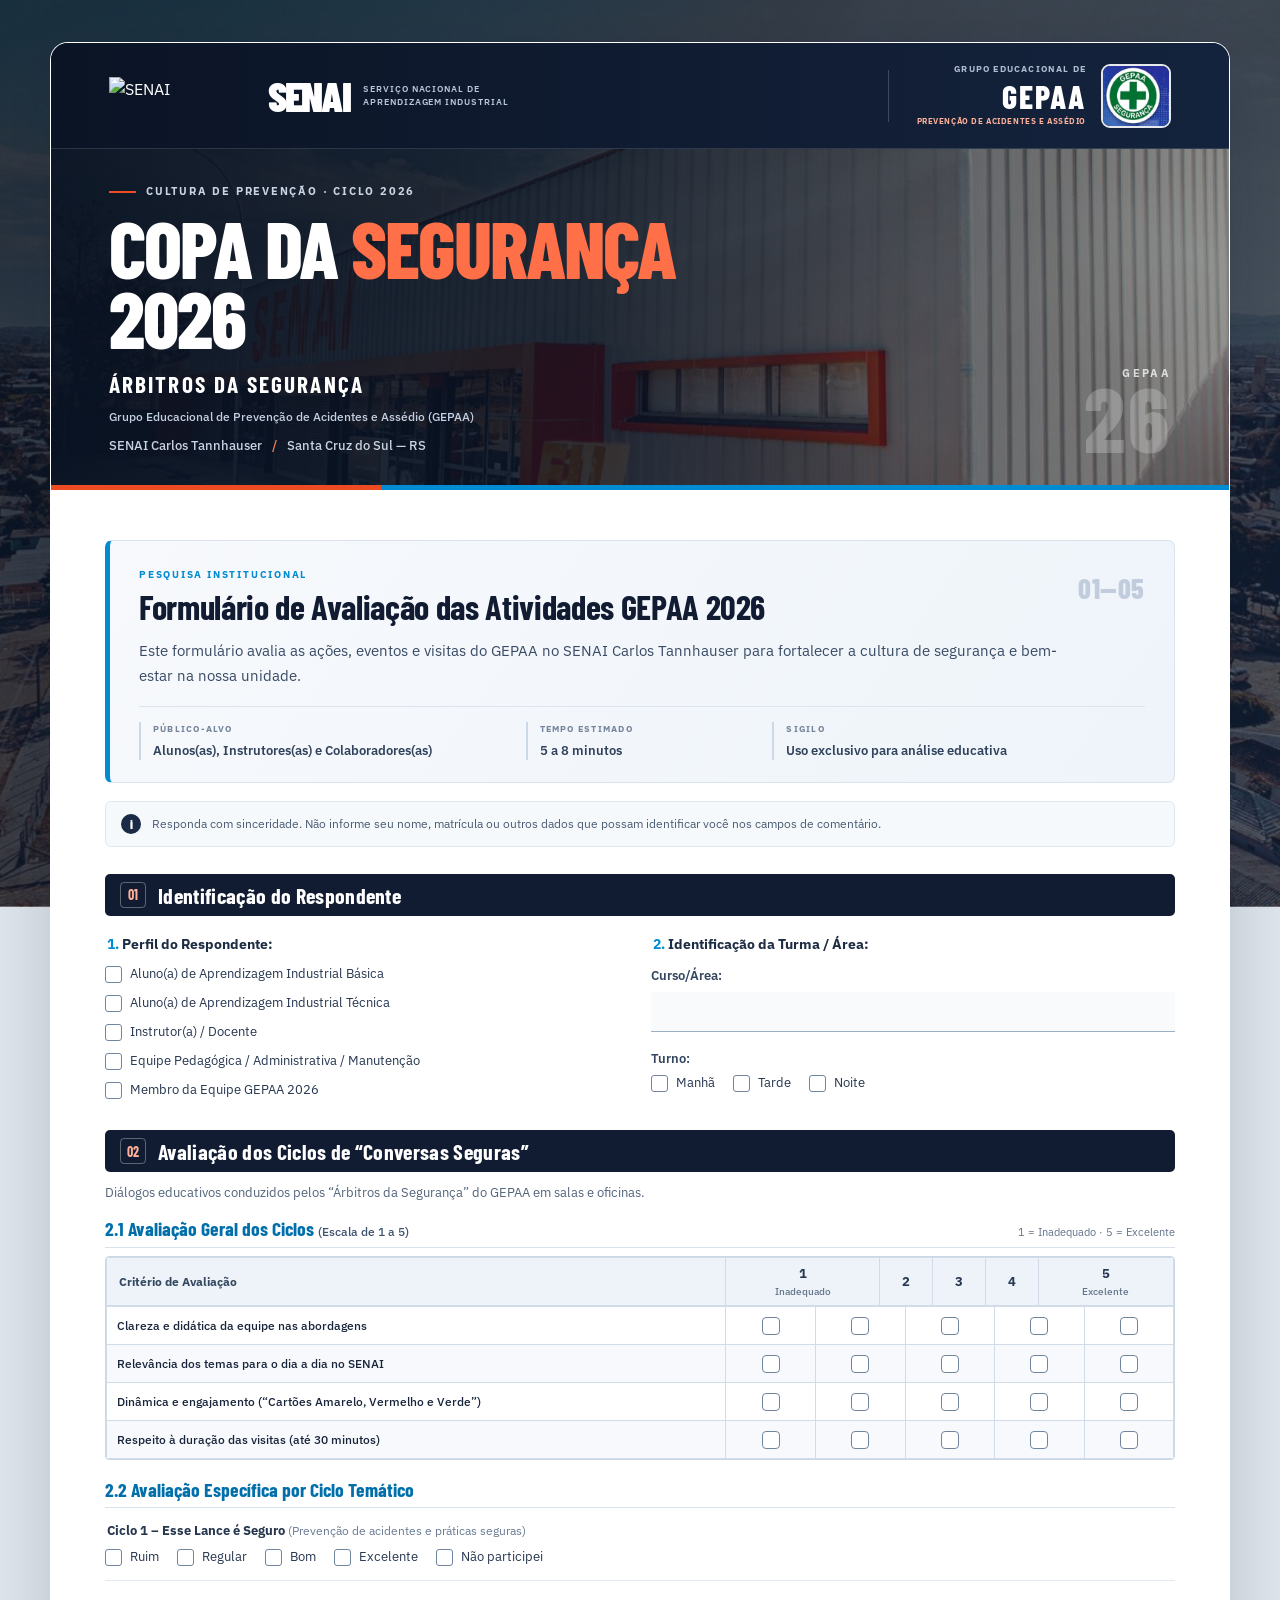
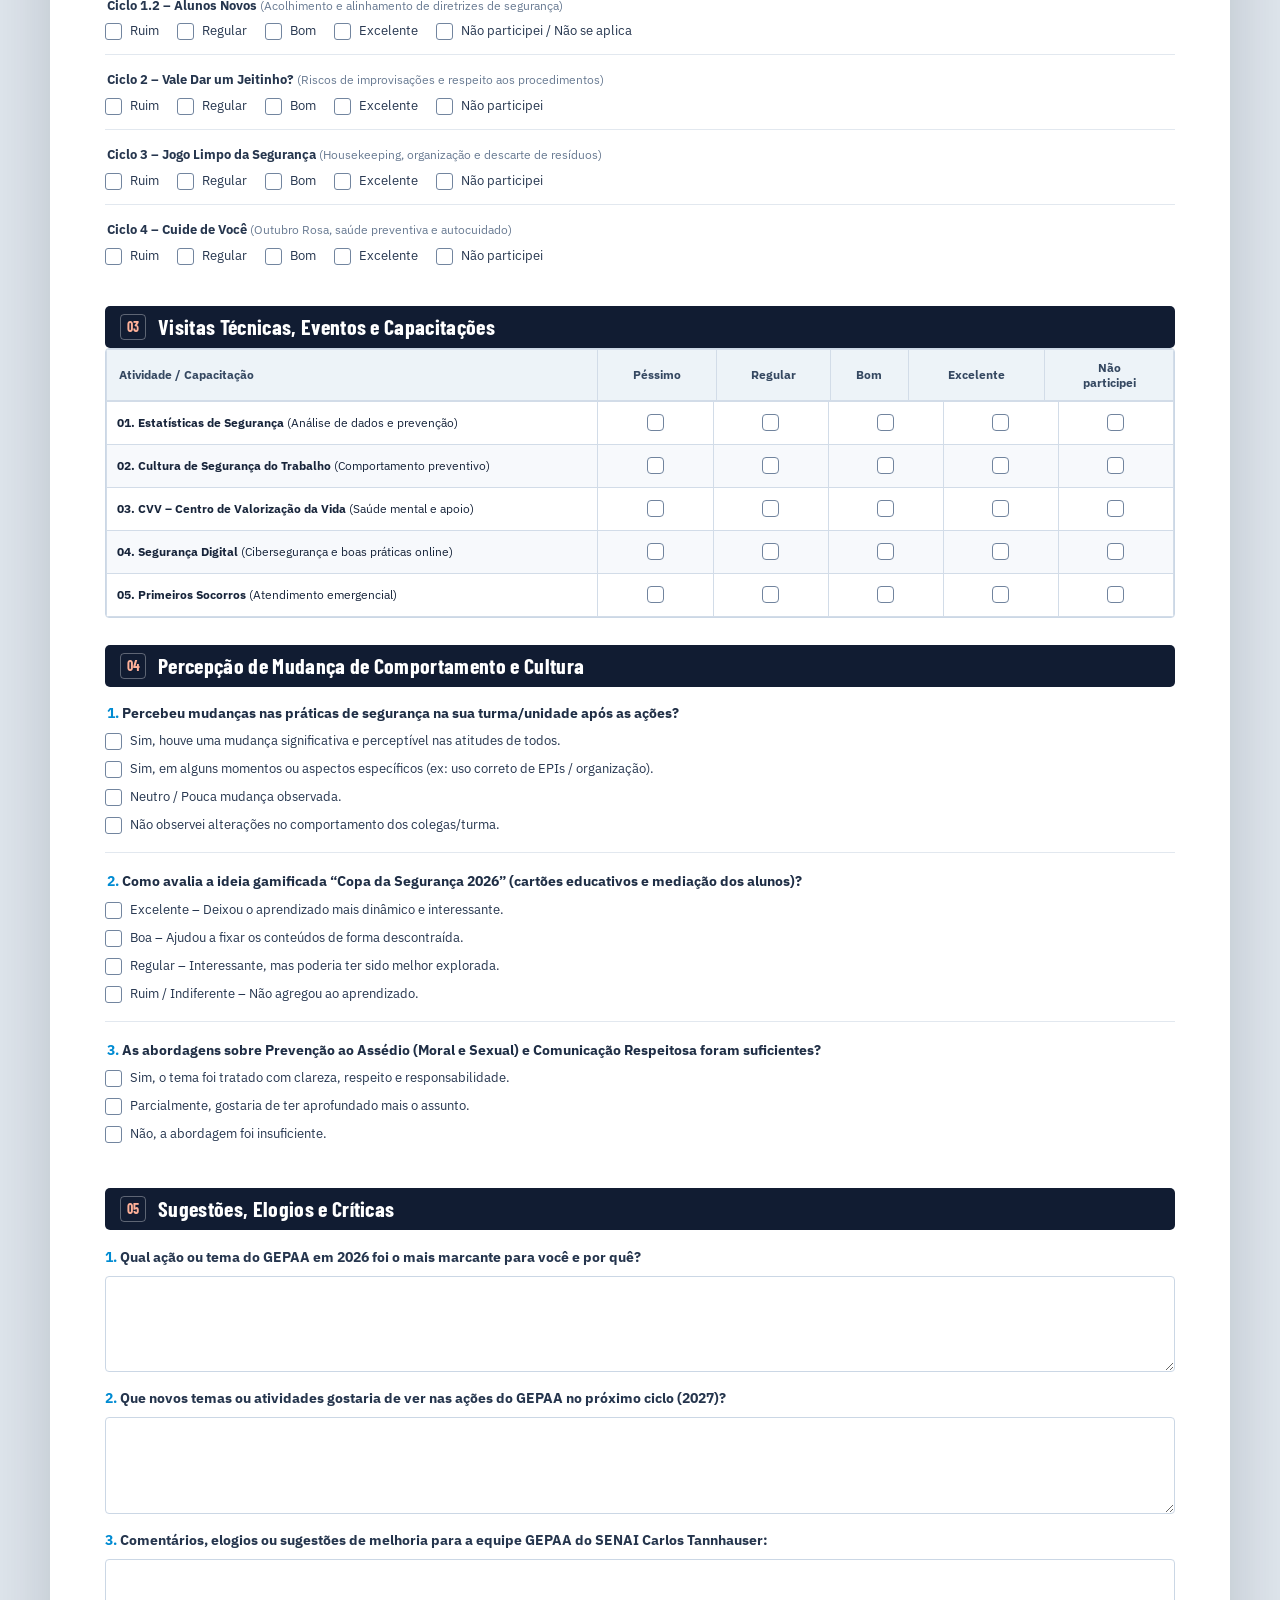
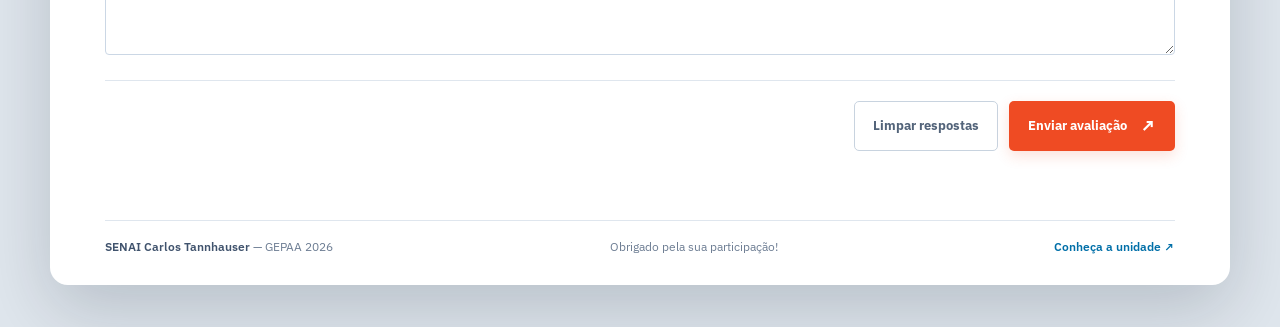
==== index.html @ d50621e5 "Implementa sistema GEPAA 2026 com Supabase e painel administrativo" ====
<!doctype html>
<html lang="pt-BR">
<head>
  <meta charset="utf-8">
  <meta name="viewport" content="width=device-width, initial-scale=1">
  <meta name="theme-color" content="#111c32">
  <meta name="description" content="Formulário de Avaliação das Atividades GEPAA 2026 — SENAI Carlos Tannhauser, Santa Cruz do Sul/RS.">
  <title>GEPAA 2026 | Avaliação das Atividades — SENAI Carlos Tannhauser</title>

  <link rel="preconnect" href="https://fonts.googleapis.com">
  <link rel="preconnect" href="https://fonts.gstatic.com" crossorigin>
  <link href="https://fonts.googleapis.com/css2?family=Barlow+Condensed:wght@600;700;800;900&family=IBM+Plex+Sans:wght@400;500;600;700&display=swap" rel="stylesheet">
  <link rel="stylesheet" href="styles.css">
  <script src="https://cdn.jsdelivr.net/npm/@supabase/supabase-js@2"></script>
  <script src="database/supabase.js" defer></script>
  <script src="script.js" defer></script>
</head>
<body>
  <a class="skip-link" href="#conteudo">Pular para o formulário</a>

  <div class="page-backdrop" aria-hidden="true"></div>

  <div class="site-shell">
    <header class="site-header">
      <div class="brandbar">
        <a class="senai-brand" href="https://www.senairs.org.br/unidades/senai-santa-cruz-do-sul" target="_blank" rel="noopener noreferrer" aria-label="SENAI Rio Grande do Sul — página da unidade de Santa Cruz do Sul">
          <img
            class="senai-logo"
            src="https://www.senairs.org.br/sites/default/files/logo_senai.png"
            alt="SENAI"
            width="146"
            height="38"
          >
          <span class="senai-wordmark-fallback" aria-hidden="true">SENAI</span>
          <span class="senai-caption">SERVIÇO NACIONAL DE APRENDIZAGEM INDUSTRIAL</span>
        </a>

        <div class="brand-divider" aria-hidden="true"></div>

        <div class="gepaa-brand">
          <div class="gepaa-brand-copy">
            <span class="brand-kicker">GRUPO EDUCACIONAL DE</span>
            <strong>GEPAA</strong>
            <span class="brand-subtitle">PREVENÇÃO DE ACIDENTES E ASSÉDIO</span>
          </div>
          <img src="assets/gepaa-logo.png" alt="Logotipo GEPAA Segurança: cruz verde dentro de um círculo verde e branco sobre fundo azul." width="74" height="68">
        </div>
      </div>

      <div class="hero">
        <div class="hero-copy">
          <p class="eyebrow"><span class="eyebrow-line"></span> CULTURA DE PREVENÇÃO · CICLO 2026</p>
          <h1>Copa da <span>Segurança</span> 2026</h1>
          <p class="hero-subtitle">Árbitros da Segurança</p>
          <p class="hero-program">Grupo Educacional de Prevenção de Acidentes e Assédio (GEPAA)</p>
          <p class="hero-location">SENAI Carlos Tannhauser <span aria-hidden="true">/</span> Santa Cruz do Sul — RS</p>
        </div>
        <div class="hero-photo" role="img" aria-label="Fachada da unidade SENAI Carlos Tannhauser em Santa Cruz do Sul."></div>
        <div class="hero-index" aria-hidden="true"><span>GEPAA</span><strong>26</strong></div>
      </div>
    </header>

    <main id="conteudo" class="main-content">
      <section class="intro-panel" aria-labelledby="form-title">
        <div class="intro-heading">
          <div>
            <p class="section-overline">PESQUISA INSTITUCIONAL</p>
            <h2 id="form-title">Formulário de Avaliação das Atividades GEPAA 2026</h2>
          </div>
          <span class="intro-mark" aria-hidden="true">01—05</span>
        </div>
        <p class="intro-description">Este formulário avalia as ações, eventos e visitas do GEPAA no SENAI Carlos Tannhauser para fortalecer a cultura de segurança e bem-estar na nossa unidade.</p>
        <div class="meta-grid">
          <div class="meta-item">
            <span class="meta-label">PÚBLICO-ALVO</span>
            <strong>Alunos(as), Instrutores(as) e Colaboradores(as)</strong>
          </div>
          <div class="meta-item">
            <span class="meta-label">TEMPO ESTIMADO</span>
            <strong>5 a 8 minutos</strong>
          </div>
          <div class="meta-item">
            <span class="meta-label">SIGILO</span>
            <strong>Uso exclusivo para análise educativa</strong>
          </div>
        </div>
      </section>

      <div class="privacy-note" role="note">
        <span class="privacy-icon" aria-hidden="true">i</span>
        <p>Responda com sinceridade. Não informe seu nome, matrícula ou outros dados que possam identificar você nos campos de comentário.</p>
      </div>
<form id="gepaaForm" class="survey-form" novalidate>
        <section class="form-section" aria-labelledby="block-1-title">
          <div class="section-band">
            <span class="section-number">01</span>
            <h2 id="block-1-title">Identificação do Respondente</h2>
          </div>

          <div class="identification-grid">
            <fieldset class="question-card">
              <legend><span class="question-number">1.</span> Perfil do Respondente:</legend>
              <div class="choice-list">
                <label class="choice"><input type="checkbox" name="profile" value="Aluno(a) de Aprendizagem Industrial Básica"><span class="custom-control" aria-hidden="true"></span><span>Aluno(a) de Aprendizagem Industrial Básica</span></label>
                <label class="choice"><input type="checkbox" name="profile" value="Aluno(a) de Aprendizagem Industrial Técnica"><span class="custom-control" aria-hidden="true"></span><span>Aluno(a) de Aprendizagem Industrial Técnica</span></label>
                <label class="choice"><input type="checkbox" name="profile" value="Instrutor(a) / Docente"><span class="custom-control" aria-hidden="true"></span><span>Instrutor(a) / Docente</span></label>
                <label class="choice"><input type="checkbox" name="profile" value="Equipe Pedagógica / Administrativa / Manutenção"><span class="custom-control" aria-hidden="true"></span><span>Equipe Pedagógica / Administrativa / Manutenção</span></label>
                <label class="choice"><input type="checkbox" name="profile" value="Membro da Equipe GEPAA 2026"><span class="custom-control" aria-hidden="true"></span><span>Membro da Equipe GEPAA 2026</span></label>
              </div>
            </fieldset>

            <fieldset class="question-card class-identification">
              <legend><span class="question-number">2.</span> Identificação da Turma / Área:</legend>
              <label class="field-label" for="courseArea">Curso/Área:</label>
              <input class="text-field" id="courseArea" name="courseArea" type="text" maxlength="120" autocomplete="off">

              <span class="field-label turn-label">Turno:</span>
              <div class="choice-inline" role="group" aria-label="Turno">
                <label class="choice"><input type="checkbox" name="shift" value="Manhã"><span class="custom-control" aria-hidden="true"></span><span>Manhã</span></label>
                <label class="choice"><input type="checkbox" name="shift" value="Tarde"><span class="custom-control" aria-hidden="true"></span><span>Tarde</span></label>
                <label class="choice"><input type="checkbox" name="shift" value="Noite"><span class="custom-control" aria-hidden="true"></span><span>Noite</span></label>
              </div>
            </fieldset>
          </div>
        </section>

        <section class="form-section" aria-labelledby="block-2-title">
          <div class="section-band">
            <span class="section-number">02</span>
            <h2 id="block-2-title">Avaliação dos Ciclos de “Conversas Seguras”</h2>
          </div>
          <p class="section-description">Diálogos educativos conduzidos pelos “Árbitros da Segurança” do GEPAA em salas e oficinas.</p>

          <div class="subsection-heading">
            <h3>2.1 Avaliação Geral dos Ciclos <span>(Escala de 1 a 5)</span></h3>
            <p>1 = Inadequado <span aria-hidden="true">·</span> 5 = Excelente</p>
          </div>

          <div class="table-wrap" tabindex="0" role="region" aria-label="Tabela de avaliação geral dos ciclos. Em telas pequenas, deslize horizontalmente para ver todas as notas.">
            <table class="rating-table">
              <caption class="visually-hidden">Avaliação geral dos ciclos de Conversas Seguras, com escala de 1 a 5.</caption>
              <thead>
                <tr>
                  <th scope="col" class="criterion-head">Critério de Avaliação</th>
                  <th scope="col"><span class="scale-number">1</span><span class="scale-caption">Inadequado</span></th>
                  <th scope="col"><span class="scale-number">2</span></th>
                  <th scope="col"><span class="scale-number">3</span></th>
                  <th scope="col"><span class="scale-number">4</span></th>
                  <th scope="col"><span class="scale-number">5</span><span class="scale-caption">Excelente</span></th>
                </tr>
              </thead>
              <tbody>
                <tr>
                  <th scope="row">Clareza e didática da equipe nas abordagens</th>
                  <td colspan="5"><fieldset class="scale-options"><legend class="visually-hidden">Clareza e didática da equipe nas abordagens — escolha uma nota de 1 a 5</legend>
                    <label><input type="radio" name="general_clarity" value="1"><span>1</span></label><label><input type="radio" name="general_clarity" value="2"><span>2</span></label><label><input type="radio" name="general_clarity" value="3"><span>3</span></label><label><input type="radio" name="general_clarity" value="4"><span>4</span></label><label><input type="radio" name="general_clarity" value="5"><span>5</span></label>
                  </fieldset></td>
                </tr>
                <tr>
                  <th scope="row">Relevância dos temas para o dia a dia no SENAI</th>
                  <td colspan="5"><fieldset class="scale-options"><legend class="visually-hidden">Relevância dos temas para o dia a dia no SENAI — escolha uma nota de 1 a 5</legend>
                    <label><input type="radio" name="general_relevance" value="1"><span>1</span></label><label><input type="radio" name="general_relevance" value="2"><span>2</span></label><label><input type="radio" name="general_relevance" value="3"><span>3</span></label><label><input type="radio" name="general_relevance" value="4"><span>4</span></label><label><input type="radio" name="general_relevance" value="5"><span>5</span></label>
                  </fieldset></td>
                </tr>
                <tr>
                  <th scope="row">Dinâmica e engajamento (“Cartões Amarelo, Vermelho e Verde”)</th>
                  <td colspan="5"><fieldset class="scale-options"><legend class="visually-hidden">Dinâmica e engajamento — escolha uma nota de 1 a 5</legend>
                    <label><input type="radio" name="general_engagement" value="1"><span>1</span></label><label><input type="radio" name="general_engagement" value="2"><span>2</span></label><label><input type="radio" name="general_engagement" value="3"><span>3</span></label><label><input type="radio" name="general_engagement" value="4"><span>4</span></label><label><input type="radio" name="general_engagement" value="5"><span>5</span></label>
                  </fieldset></td>
                </tr>
                <tr>
                  <th scope="row">Respeito à duração das visitas (até 30 minutos)</th>
                  <td colspan="5"><fieldset class="scale-options"><legend class="visually-hidden">Respeito à duração das visitas — escolha uma nota de 1 a 5</legend>
                    <label><input type="radio" name="general_duration" value="1"><span>1</span></label><label><input type="radio" name="general_duration" value="2"><span>2</span></label><label><input type="radio" name="general_duration" value="3"><span>3</span></label><label><input type="radio" name="general_duration" value="4"><span>4</span></label><label><input type="radio" name="general_duration" value="5"><span>5</span></label>
                  </fieldset></td>
                </tr>
              </tbody>
            </table>
          </div>

          <div class="subsection-heading cycle-heading">
            <h3>2.2 Avaliação Específica por Ciclo Temático</h3>
          </div>
          <div class="cycle-list">
            <fieldset class="cycle-item">
              <legend><strong>Ciclo 1 – Esse Lance é Seguro</strong> <span>(Prevenção de acidentes e práticas seguras)</span></legend>
              <div class="choice-inline">
                <label class="choice"><input type="radio" name="cycle_1" value="Ruim"><span class="custom-control" aria-hidden="true"></span><span>Ruim</span></label>
                <label class="choice"><input type="radio" name="cycle_1" value="Regular"><span class="custom-control" aria-hidden="true"></span><span>Regular</span></label>
                <label class="choice"><input type="radio" name="cycle_1" value="Bom"><span class="custom-control" aria-hidden="true"></span><span>Bom</span></label>
                <label class="choice"><input type="radio" name="cycle_1" value="Excelente"><span class="custom-control" aria-hidden="true"></span><span>Excelente</span></label>
                <label class="choice"><input type="radio" name="cycle_1" value="Não participei"><span class="custom-control" aria-hidden="true"></span><span>Não participei</span></label>
              </div>
            </fieldset>
            <fieldset class="cycle-item">
              <legend><strong>Ciclo 1.2 – Alunos Novos</strong> <span>(Acolhimento e alinhamento de diretrizes de segurança)</span></legend>
              <div class="choice-inline">
                <label class="choice"><input type="radio" name="cycle_12" value="Ruim"><span class="custom-control" aria-hidden="true"></span><span>Ruim</span></label>
                <label class="choice"><input type="radio" name="cycle_12" value="Regular"><span class="custom-control" aria-hidden="true"></span><span>Regular</span></label>
                <label class="choice"><input type="radio" name="cycle_12" value="Bom"><span class="custom-control" aria-hidden="true"></span><span>Bom</span></label>
                <label class="choice"><input type="radio" name="cycle_12" value="Excelente"><span class="custom-control" aria-hidden="true"></span><span>Excelente</span></label>
                <label class="choice"><input type="radio" name="cycle_12" value="Não participei / Não se aplica"><span class="custom-control" aria-hidden="true"></span><span>Não participei / Não se aplica</span></label>
              </div>
            </fieldset>
            <fieldset class="cycle-item">
              <legend><strong>Ciclo 2 – Vale Dar um Jeitinho?</strong> <span>(Riscos de improvisações e respeito aos procedimentos)</span></legend>
              <div class="choice-inline">
                <label class="choice"><input type="radio" name="cycle_2" value="Ruim"><span class="custom-control" aria-hidden="true"></span><span>Ruim</span></label>
                <label class="choice"><input type="radio" name="cycle_2" value="Regular"><span class="custom-control" aria-hidden="true"></span><span>Regular</span></label>
                <label class="choice"><input type="radio" name="cycle_2" value="Bom"><span class="custom-control" aria-hidden="true"></span><span>Bom</span></label>
                <label class="choice"><input type="radio" name="cycle_2" value="Excelente"><span class="custom-control" aria-hidden="true"></span><span>Excelente</span></label>
                <label class="choice"><input type="radio" name="cycle_2" value="Não participei"><span class="custom-control" aria-hidden="true"></span><span>Não participei</span></label>
              </div>
            </fieldset>
            <fieldset class="cycle-item">
              <legend><strong>Ciclo 3 – Jogo Limpo da Segurança</strong> <span>(Housekeeping, organização e descarte de resíduos)</span></legend>
              <div class="choice-inline">
                <label class="choice"><input type="radio" name="cycle_3" value="Ruim"><span class="custom-control" aria-hidden="true"></span><span>Ruim</span></label>
                <label class="choice"><input type="radio" name="cycle_3" value="Regular"><span class="custom-control" aria-hidden="true"></span><span>Regular</span></label>
                <label class="choice"><input type="radio" name="cycle_3" value="Bom"><span class="custom-control" aria-hidden="true"></span><span>Bom</span></label>
                <label class="choice"><input type="radio" name="cycle_3" value="Excelente"><span class="custom-control" aria-hidden="true"></span><span>Excelente</span></label>
                <label class="choice"><input type="radio" name="cycle_3" value="Não participei"><span class="custom-control" aria-hidden="true"></span><span>Não participei</span></label>
              </div>
            </fieldset>
            <fieldset class="cycle-item">
              <legend><strong>Ciclo 4 – Cuide de Você</strong> <span>(Outubro Rosa, saúde preventiva e autocuidado)</span></legend>
              <div class="choice-inline">
                <label class="choice"><input type="radio" name="cycle_4" value="Ruim"><span class="custom-control" aria-hidden="true"></span><span>Ruim</span></label>
                <label class="choice"><input type="radio" name="cycle_4" value="Regular"><span class="custom-control" aria-hidden="true"></span><span>Regular</span></label>
                <label class="choice"><input type="radio" name="cycle_4" value="Bom"><span class="custom-control" aria-hidden="true"></span><span>Bom</span></label>
                <label class="choice"><input type="radio" name="cycle_4" value="Excelente"><span class="custom-control" aria-hidden="true"></span><span>Excelente</span></label>
                <label class="choice"><input type="radio" name="cycle_4" value="Não participei"><span class="custom-control" aria-hidden="true"></span><span>Não participei</span></label>
              </div>
            </fieldset>
          </div>
        </section>

        <section class="form-section" aria-labelledby="block-3-title">
          <div class="section-band">
            <span class="section-number">03</span>
            <h2 id="block-3-title">Visitas Técnicas, Eventos e Capacitações</h2>
          </div>
          <div class="table-wrap" tabindex="0" role="region" aria-label="Tabela de avaliação de visitas, eventos e capacitações. Em telas pequenas, deslize horizontalmente para ver todas as opções.">
            <table class="activity-table">
              <caption class="visually-hidden">Avaliação das cinco atividades, com as opções Péssimo, Regular, Bom, Excelente e Não participei.</caption>
              <thead>
                <tr>
                  <th scope="col" class="activity-head">Atividade / Capacitação</th>
                  <th scope="col">Péssimo</th>
                  <th scope="col">Regular</th>
                  <th scope="col">Bom</th>
                  <th scope="col">Excelente</th>
                  <th scope="col">Não<br>participei</th>
                </tr>
              </thead>
              <tbody>
                <tr>
                  <th scope="row"><strong>01. Estatísticas de Segurança</strong> (Análise de dados e prevenção)</th>
                  <td colspan="5"><fieldset class="activity-options"><legend class="visually-hidden">Estatísticas de Segurança — selecione uma avaliação</legend>
                    <label><input type="radio" name="activity_statistics" value="Péssimo"><span>Péssimo</span></label><label><input type="radio" name="activity_statistics" value="Regular"><span>Regular</span></label><label><input type="radio" name="activity_statistics" value="Bom"><span>Bom</span></label><label><input type="radio" name="activity_statistics" value="Excelente"><span>Excelente</span></label><label><input type="radio" name="activity_statistics" value="Não participei"><span>Não participei</span></label>
                  </fieldset></td>
                </tr>
                <tr>
                  <th scope="row"><strong>02. Cultura de Segurança do Trabalho</strong> (Comportamento preventivo)</th>
                  <td colspan="5"><fieldset class="activity-options"><legend class="visually-hidden">Cultura de Segurança do Trabalho — selecione uma avaliação</legend>
                    <label><input type="radio" name="activity_culture" value="Péssimo"><span>Péssimo</span></label><label><input type="radio" name="activity_culture" value="Regular"><span>Regular</span></label><label><input type="radio" name="activity_culture" value="Bom"><span>Bom</span></label><label><input type="radio" name="activity_culture" value="Excelente"><span>Excelente</span></label><label><input type="radio" name="activity_culture" value="Não participei"><span>Não participei</span></label>
                  </fieldset></td>
                </tr>
                <tr>
                  <th scope="row"><strong>03. CVV – Centro de Valorização da Vida</strong> (Saúde mental e apoio)</th>
                  <td colspan="5"><fieldset class="activity-options"><legend class="visually-hidden">CVV – Centro de Valorização da Vida — selecione uma avaliação</legend>
                    <label><input type="radio" name="activity_cvv" value="Péssimo"><span>Péssimo</span></label><label><input type="radio" name="activity_cvv" value="Regular"><span>Regular</span></label><label><input type="radio" name="activity_cvv" value="Bom"><span>Bom</span></label><label><input type="radio" name="activity_cvv" value="Excelente"><span>Excelente</span></label><label><input type="radio" name="activity_cvv" value="Não participei"><span>Não participei</span></label>
                  </fieldset></td>
                </tr>
                <tr>
                  <th scope="row"><strong>04. Segurança Digital</strong> (Cibersegurança e boas práticas online)</th>
                  <td colspan="5"><fieldset class="activity-options"><legend class="visually-hidden">Segurança Digital — selecione uma avaliação</legend>
                    <label><input type="radio" name="activity_digital" value="Péssimo"><span>Péssimo</span></label><label><input type="radio" name="activity_digital" value="Regular"><span>Regular</span></label><label><input type="radio" name="activity_digital" value="Bom"><span>Bom</span></label><label><input type="radio" name="activity_digital" value="Excelente"><span>Excelente</span></label><label><input type="radio" name="activity_digital" value="Não participei"><span>Não participei</span></label>
                  </fieldset></td>
                </tr>
                <tr>
                  <th scope="row"><strong>05. Primeiros Socorros</strong> (Atendimento emergencial)</th>
                  <td colspan="5"><fieldset class="activity-options"><legend class="visually-hidden">Primeiros Socorros — selecione uma avaliação</legend>
                    <label><input type="radio" name="activity_first_aid" value="Péssimo"><span>Péssimo</span></label><label><input type="radio" name="activity_first_aid" value="Regular"><span>Regular</span></label><label><input type="radio" name="activity_first_aid" value="Bom"><span>Bom</span></label><label><input type="radio" name="activity_first_aid" value="Excelente"><span>Excelente</span></label><label><input type="radio" name="activity_first_aid" value="Não participei"><span>Não participei</span></label>
                  </fieldset></td>
                </tr>
              </tbody>
            </table>
          </div>
        </section>

        <section class="form-section" aria-labelledby="block-4-title">
          <div class="section-band">
            <span class="section-number">04</span>
            <h2 id="block-4-title">Percepção de Mudança de Comportamento e Cultura</h2>
          </div>

          <div class="long-question-list">
            <fieldset class="long-question">
              <legend><span class="question-number">1.</span> Percebeu mudanças nas práticas de segurança na sua turma/unidade após as ações?</legend>
              <div class="choice-list">
                <label class="choice"><input type="radio" name="perception_change" value="Sim, houve uma mudança significativa e perceptível nas atitudes de todos."><span class="custom-control" aria-hidden="true"></span><span>Sim, houve uma mudança significativa e perceptível nas atitudes de todos.</span></label>
                <label class="choice"><input type="radio" name="perception_change" value="Sim, em alguns momentos ou aspectos específicos (ex: uso correto de EPIs / organização)."><span class="custom-control" aria-hidden="true"></span><span>Sim, em alguns momentos ou aspectos específicos (ex: uso correto de EPIs / organização).</span></label>
                <label class="choice"><input type="radio" name="perception_change" value="Neutro / Pouca mudança observada."><span class="custom-control" aria-hidden="true"></span><span>Neutro / Pouca mudança observada.</span></label>
                <label class="choice"><input type="radio" name="perception_change" value="Não observei alterações no comportamento dos colegas/turma."><span class="custom-control" aria-hidden="true"></span><span>Não observei alterações no comportamento dos colegas/turma.</span></label>
              </div>
            </fieldset>

            <fieldset class="long-question">
              <legend><span class="question-number">2.</span> Como avalia a ideia gamificada “Copa da Segurança 2026” (cartões educativos e mediação dos alunos)?</legend>
              <div class="choice-list">
                <label class="choice"><input type="radio" name="perception_gamification" value="Excelente – Deixou o aprendizado mais dinâmico e interessante."><span class="custom-control" aria-hidden="true"></span><span>Excelente – Deixou o aprendizado mais dinâmico e interessante.</span></label>
                <label class="choice"><input type="radio" name="perception_gamification" value="Boa – Ajudou a fixar os conteúdos de forma descontraída."><span class="custom-control" aria-hidden="true"></span><span>Boa – Ajudou a fixar os conteúdos de forma descontraída.</span></label>
                <label class="choice"><input type="radio" name="perception_gamification" value="Regular – Interessante, mas poderia ter sido melhor explorada."><span class="custom-control" aria-hidden="true"></span><span>Regular – Interessante, mas poderia ter sido melhor explorada.</span></label>
                <label class="choice"><input type="radio" name="perception_gamification" value="Ruim / Indiferente – Não agregou ao aprendizado."><span class="custom-control" aria-hidden="true"></span><span>Ruim / Indiferente – Não agregou ao aprendizado.</span></label>
              </div>
            </fieldset>

            <fieldset class="long-question">
              <legend><span class="question-number">3.</span> As abordagens sobre Prevenção ao Assédio (Moral e Sexual) e Comunicação Respeitosa foram suficientes?</legend>
              <div class="choice-list">
                <label class="choice"><input type="radio" name="perception_harassment" value="Sim, o tema foi tratado com clareza, respeito e responsabilidade."><span class="custom-control" aria-hidden="true"></span><span>Sim, o tema foi tratado com clareza, respeito e responsabilidade.</span></label>
                <label class="choice"><input type="radio" name="perception_harassment" value="Parcialmente, gostaria de ter aprofundado mais o assunto."><span class="custom-control" aria-hidden="true"></span><span>Parcialmente, gostaria de ter aprofundado mais o assunto.</span></label>
                <label class="choice"><input type="radio" name="perception_harassment" value="Não, a abordagem foi insuficiente."><span class="custom-control" aria-hidden="true"></span><span>Não, a abordagem foi insuficiente.</span></label>
              </div>
            </fieldset>
          </div>
        </section>

        <section class="form-section" aria-labelledby="block-5-title">
          <div class="section-band">
            <span class="section-number">05</span>
            <h2 id="block-5-title">Sugestões, Elogios e Críticas</h2>
          </div>

          <div class="open-question-list">
            <div class="open-question">
              <label for="memorable"><span class="question-number">1.</span> Qual ação ou tema do GEPAA em 2026 foi o mais marcante para você e por quê?</label>
              <textarea id="memorable" name="memorable" rows="3" maxlength="1200"></textarea>
            </div>
            <div class="open-question">
              <label for="nextCycle"><span class="question-number">2.</span> Que novos temas ou atividades gostaria de ver nas ações do GEPAA no próximo ciclo (2027)?</label>
              <textarea id="nextCycle" name="nextCycle" rows="3" maxlength="1200"></textarea>
            </div>
            <div class="open-question">
              <label for="suggestions"><span class="question-number">3.</span> Comentários, elogios ou sugestões de melhoria para a equipe GEPAA do SENAI Carlos Tannhauser:</label>
              <textarea id="suggestions" name="suggestions" rows="3" maxlength="1200"></textarea>
            </div>
          </div>
        </section>

        <div class="form-actions">
          <button class="button button-secondary" type="reset">Limpar respostas</button>
          <button class="button button-primary" type="submit" id="submitButton">Enviar avaliação <span aria-hidden="true">↗</span></button>
        </div>
        <p id="formStatus" class="form-status" role="status" aria-live="polite" aria-atomic="true"></p>
      </form>

      <footer class="site-footer">
        <p><strong>SENAI Carlos Tannhauser</strong> <span aria-hidden="true">—</span> GEPAA 2026</p>
        <p>Obrigado pela sua participação!</p>
        <a href="https://www.senairs.org.br/unidades/senai-santa-cruz-do-sul" target="_blank" rel="noopener noreferrer">Conheça a unidade <span aria-hidden="true">↗</span></a>
      </footer>
    </main>
  </div>
<noscript>
    <p class="noscript-message">Para enviar suas respostas, ative o JavaScript no navegador. O conteúdo do formulário continua disponível para leitura.</p>
  </noscript>
</body>
</html>
---- styles.css ----
:root {
  color-scheme: light;
  --navy-950: #0b1425;
  --navy-900: #111c32;
  --navy-800: #1b2a45;
  --navy-700: #304361;
  --ink: #17243a;
  --muted: #62718a;
  --muted-light: #8d9ab0;
  --line: #d9e1eb;
  --line-strong: #bdc9d8;
  --surface: #ffffff;
  --surface-soft: #f4f7fb;
  --surface-blue: #edf4fa;
  --senai-orange: #ef4b23;
  --senai-blue: #008bd2;
  --signal-green: #16834c;
  --focus: #ffb31a;
  --font-display: "Barlow Condensed", "Arial Narrow", sans-serif;
  --font-body: "IBM Plex Sans", "Segoe UI", sans-serif;
  --shadow: 0 24px 70px rgba(7, 17, 34, .18);
}

* { box-sizing: border-box; }

html {
  scroll-behavior: smooth;
  scroll-padding-top: 1.5rem;
}

body {
  margin: 0;
  min-width: 320px;
  min-height: 100vh;
  background: #dfe6ed;
  color: var(--ink);
  font-family: var(--font-body);
  font-size: 16px;
  line-height: 1.55;
}

button, input, textarea { font: inherit; }
button, label { -webkit-tap-highlight-color: transparent; }

.page-backdrop {
  position: fixed;
  inset: 0;
  z-index: -2;
  background-image: linear-gradient(135deg, rgba(9, 19, 35, .80), rgba(18, 36, 60, .68)), url("assets/unidade-senai-aerea.jpg");
  background-position: center;
  background-size: cover;
  background-repeat: no-repeat;
  transform: scale(1.015);
}

.skip-link {
  position: fixed;
  top: 12px;
  left: 12px;
  z-index: 100;
  padding: 12px 16px;
  border-radius: 6px;
  background: var(--focus);
  color: var(--navy-950);
  font-weight: 700;
  text-decoration: none;
  transform: translateY(-160%);
}
.skip-link:focus { transform: translateY(0); }

.site-shell {
  width: min(1180px, calc(100% - 48px));
  margin: 42px auto;
  overflow: hidden;
  border: 1px solid rgba(255, 255, 255, .42);
  border-radius: 18px;
  background: var(--surface);
  box-shadow: var(--shadow);
}

.site-header { background: var(--navy-950); color: #fff; }

.brandbar {
  min-height: 106px;
  display: flex;
  align-items: center;
  justify-content: space-between;
  gap: 28px;
  padding: 18px clamp(22px, 4.8vw, 58px);
  border-bottom: 1px solid rgba(255, 255, 255, .13);
  background: linear-gradient(90deg, #0b1425 0%, #14233d 100%);
}

.senai-brand {
  display: inline-flex;
  position: relative;
  align-items: center;
  gap: 13px;
  min-width: 235px;
  color: #fff;
  text-decoration: none;
}

.senai-logo {
  display: block;
  width: 146px;
  height: auto;
  max-height: 44px;
  object-fit: contain;
  object-position: left center;
}

.senai-wordmark-fallback {
  display: none;
  color: #fff;
  font-family: var(--font-display);
  font-size: 2.6rem;
  font-weight: 900;
  letter-spacing: -.045em;
  line-height: .9;
}

.senai-caption {
  max-width: 155px;
  color: #b9c6d9;
  font-size: .56rem;
  font-weight: 600;
  letter-spacing: .11em;
  line-height: 1.4;
}

.brand-divider {
  width: 1px;
  height: 52px;
  margin-left: auto;
  background: rgba(255, 255, 255, .19);
}

.gepaa-brand {
  display: flex;
  align-items: center;
  gap: 15px;
  min-width: 190px;
  justify-content: flex-end;
}

.gepaa-brand-copy { display: flex; flex-direction: column; line-height: 1; text-align: right; }
.brand-kicker { color: #aebbd0; font-size: .57rem; font-weight: 700; letter-spacing: .13em; }
.gepaa-brand-copy strong { margin-top: 5px; color: #fff; font-family: var(--font-display); font-size: 2rem; font-weight: 800; letter-spacing: .055em; }
.brand-subtitle { margin-top: 4px; color: #ffb29a; font-size: .48rem; font-weight: 700; letter-spacing: .075em; line-height: 1.3; }
.gepaa-brand img { width: 70px; height: 64px; border: 2px solid rgba(255,255,255,.9); border-radius: 9px; object-fit: cover; }

.hero {
  position: relative;
  display: flex;
  min-height: 236px;
  align-items: center;
  justify-content: space-between;
  gap: 28px;
  overflow: hidden;
  padding: 34px clamp(22px, 4.8vw, 58px);
  isolation: isolate;
  background: #14243e;
}

.hero::before {
  position: absolute;
  inset: 0;
  z-index: -2;
  background-image: linear-gradient(90deg, rgba(9, 19, 35, .97) 0%, rgba(9, 19, 35, .83) 46%, rgba(9, 19, 35, .35) 100%), url("assets/unidade-senai-fachada.jpg");
  background-position: center 48%;
  background-size: cover;
  content: "";
}

.hero::after {
  position: absolute;
  inset: auto 0 0;
  z-index: -1;
  height: 5px;
  background: linear-gradient(90deg, var(--senai-orange) 0 28%, var(--senai-blue) 28% 100%);
  content: "";
}

.hero-copy { max-width: 650px; }
.eyebrow {
  display: flex;
  align-items: center;
  gap: 10px;
  margin: 0 0 13px;
  color: #c9d5e5;
  font-size: .7rem;
  font-weight: 700;
  letter-spacing: .16em;
}
.eyebrow-line { width: 27px; height: 2px; background: var(--senai-orange); }
.hero h1 {
  margin: 0;
  color: #fff;
  font-family: var(--font-display);
  font-size: clamp(3.3rem, 6.2vw, 5.5rem);
  font-weight: 800;
  letter-spacing: -.025em;
  line-height: .88;
  text-transform: uppercase;
}
.hero h1 span { color: #ff7048; }
.hero-subtitle { margin: 14px 0 0; color: #fff; font-family: var(--font-display); font-size: 1.45rem; font-weight: 700; letter-spacing: .09em; text-transform: uppercase; }
.hero-program { margin: 5px 0 0; color: #c4d0e1; font-size: .72rem; font-weight: 500; }
.hero-location { margin: 10px 0 0; color: #c8d3e3; font-size: .82rem; font-weight: 500; }
.hero-location span { margin: 0 7px; color: #ff8059; }
.hero-index { align-self: flex-end; display: flex; flex-direction: column; align-items: flex-end; padding-bottom: 2px; color: rgba(255,255,255,.75); font-size: .66rem; font-weight: 700; letter-spacing: .22em; }
.hero-index strong { color: rgba(255,255,255,.22); font-family: var(--font-display); font-size: 5.7rem; font-weight: 800; line-height: .8; }

.main-content { padding: clamp(22px, 4.2vw, 50px) clamp(18px, 4.6vw, 54px) 28px; }

.intro-panel {
  position: relative;
  overflow: hidden;
  padding: 26px 29px 22px;
  border: 1px solid #d9e3ef;
  border-left: 5px solid var(--senai-blue);
  border-radius: 7px;
  background: linear-gradient(125deg, #f7f9fc, #eef4fa);
}
.intro-heading { display: flex; align-items: flex-start; justify-content: space-between; gap: 18px; }
.section-overline { margin: 0 0 5px; color: var(--senai-blue); font-size: .62rem; font-weight: 700; letter-spacing: .18em; }
.intro-panel h2 { max-width: 760px; margin: 0; color: var(--navy-900); font-family: var(--font-display); font-size: clamp(1.65rem, 3vw, 2.15rem); font-weight: 700; letter-spacing: -.01em; line-height: 1.1; }
.intro-mark { color: #c1cddd; font-family: var(--font-display); font-size: 1.75rem; font-weight: 800; letter-spacing: .02em; white-space: nowrap; }
.intro-description { max-width: 940px; margin: 14px 0 18px; color: #394b65; font-size: .92rem; line-height: 1.65; }
.meta-grid { display: grid; grid-template-columns: 1.2fr .75fr 1.2fr; gap: 14px; padding-top: 15px; border-top: 1px solid #dbe4ef; }
.meta-item { display: flex; flex-direction: column; gap: 4px; padding-left: 12px; border-left: 2px solid #cbd8e7; }
.meta-label { color: #74849a; font-size: .59rem; font-weight: 700; letter-spacing: .13em; }
.meta-item strong { color: #30425c; font-size: .79rem; font-weight: 600; }

.privacy-note { display: flex; align-items: flex-start; gap: 11px; margin: 18px 0 12px; padding: 12px 15px; border: 1px solid #dce7f0; border-radius: 6px; background: #f6f9fc; color: #4a5b72; }
.privacy-note p { margin: 0; font-size: .78rem; }
.privacy-icon { display: inline-grid; width: 20px; height: 20px; flex: 0 0 20px; place-items: center; border-radius: 50%; background: var(--navy-800); color: #fff; font-family: var(--font-display); font-size: .83rem; font-weight: 800; }


.form-section { margin-top: 27px; }
.section-band { display: flex; align-items: center; gap: 12px; min-height: 42px; padding: 7px 15px; border-radius: 5px; background: var(--navy-900); color: #fff; }
.section-number { display: inline-grid; width: 26px; height: 26px; flex: 0 0 26px; place-items: center; border: 1px solid rgba(255,255,255,.32); border-radius: 4px; color: #ffb199; font-family: var(--font-display); font-size: .87rem; font-weight: 700; }
.section-band h2 { margin: 0; font-family: var(--font-display); font-size: 1.36rem; font-weight: 700; letter-spacing: .015em; line-height: 1.15; }

.identification-grid { display: grid; grid-template-columns: 1fr 1fr; gap: 22px; margin-top: 17px; }
.question-card { min-width: 0; margin: 0; padding: 0; border: 0; }
.question-card legend { width: 100%; margin-bottom: 10px; color: #1e2c43; font-size: .9rem; font-weight: 700; }
.question-number { color: var(--senai-blue); font-weight: 700; }
.choice-list { display: flex; flex-direction: column; gap: 7px; }
.choice-inline { display: flex; flex-wrap: wrap; align-items: center; gap: 8px 18px; }
.choice { display: inline-flex; position: relative; align-items: flex-start; gap: 8px; min-height: 22px; color: #26364f; font-size: .82rem; line-height: 1.4; cursor: pointer; }
.choice input, .scale-options input, .activity-options input { position: absolute; width: 1px; height: 1px; overflow: hidden; clip: rect(0,0,0,0); white-space: nowrap; clip-path: inset(50%); }
.custom-control { position: relative; display: inline-block; width: 17px; height: 17px; flex: 0 0 17px; margin-top: 1px; border: 1.5px solid #72859f; border-radius: 3px; background: #fff; transition: background .16s ease, border-color .16s ease, box-shadow .16s ease; }
.choice input:checked + .custom-control { border-color: var(--senai-blue); background: var(--senai-blue); box-shadow: inset 0 0 0 3px #fff; }
.choice input:focus-visible + .custom-control { outline: 3px solid var(--focus); outline-offset: 3px; }
.choice:hover .custom-control { border-color: var(--senai-blue); }
.field-label { display: block; margin: 0 0 6px; color: #33455f; font-size: .83rem; font-weight: 600; }
.text-field { width: 100%; min-height: 39px; margin-bottom: 15px; padding: 7px 9px; border: 0; border-bottom: 1.5px solid #9dafc3; border-radius: 0; background: #f8fafc; color: var(--ink); }
.text-field:focus, textarea:focus { border-color: var(--senai-blue); outline: 2px solid rgba(0,139,210,.15); outline-offset: 1px; }
.turn-label { margin-top: 1px; }

.section-description { margin: 11px 0 13px; color: #53647a; font-size: .82rem; }
.subsection-heading { display: flex; align-items: baseline; justify-content: space-between; gap: 15px; margin: 11px 0 8px; padding-bottom: 6px; border-bottom: 1px solid #d7e2ee; }
.subsection-heading h3 { margin: 0; color: #006faa; font-family: var(--font-display); font-size: 1.22rem; font-weight: 700; line-height: 1.15; }
.subsection-heading h3 span { color: #3e536e; font-family: var(--font-body); font-size: .74rem; font-weight: 500; }
.subsection-heading p { margin: 0; color: #61728a; font-size: .7rem; white-space: nowrap; }
.cycle-heading { margin-top: 18px; }

.table-wrap { max-width: 100%; overflow-x: auto; border: 1px solid #cbd7e5; border-radius: 4px; background: #fff; scrollbar-color: #a7b6c8 #eef3f8; }
.table-wrap:focus-visible { outline: 3px solid var(--focus); outline-offset: 3px; }
table { width: 100%; border-collapse: collapse; }
th, td { border: 1px solid #d2dce8; }
.rating-table { min-width: 680px; font-size: .78rem; }
.rating-table thead th { height: 45px; padding: 6px 8px; background: #edf3f8; color: #344861; text-align: center; font-weight: 700; }
.rating-table .criterion-head { width: 58%; padding-left: 12px; text-align: left; }
.rating-table tbody th { padding: 8px 10px; background: #fff; text-align: left; font-weight: 500; }
.rating-table tbody tr:nth-child(even) th, .rating-table tbody tr:nth-child(even) td { background: #f7f9fc; }
.rating-table tbody td { padding: 0; }
.scale-number { display: block; color: #253751; font-size: .82rem; font-weight: 700; }
.scale-caption { display: block; color: #64758b; font-size: .6rem; font-weight: 500; }
.scale-options { display: grid; grid-template-columns: repeat(5, minmax(46px, 1fr)); min-width: 300px; margin: 0; padding: 0; border: 0; }
.scale-options label { display: grid; min-height: 37px; place-items: center; cursor: pointer; }
.scale-options label + label { border-left: 1px solid #d2dce8; }
.scale-options label span { display: grid; width: 18px; height: 18px; place-items: center; border: 1.5px solid #71849e; border-radius: 4px; background: #fff; color: transparent; font-size: .65rem; }
.scale-options input:checked + span { border-color: var(--senai-blue); background: var(--senai-blue); color: #fff; }
.scale-options input:focus-visible + span { outline: 3px solid var(--focus); outline-offset: 3px; }

.cycle-list { display: flex; flex-direction: column; gap: 14px; margin-top: 12px; }
.cycle-item { min-width: 0; margin: 0; padding: 0 0 10px; border: 0; border-bottom: 1px solid #e2e8ef; }
.cycle-item:last-child { border-bottom: 0; }
.cycle-item legend { width: 100%; margin-bottom: 7px; color: #26364e; font-size: .83rem; }
.cycle-item legend strong { font-weight: 700; }
.cycle-item legend span { color: #687a92; font-size: .76rem; }

.activity-table { min-width: 810px; font-size: .75rem; }
.activity-table thead th { padding: 10px 7px; background: #edf3f8; color: #354861; text-align: center; font-weight: 700; line-height: 1.25; }
.activity-table thead .activity-head { width: 46%; padding-left: 12px; text-align: left; }
.activity-table tbody th { padding: 9px 10px; background: #fff; text-align: left; font-weight: 400; line-height: 1.4; }
.activity-table tbody tr:nth-child(even) th, .activity-table tbody tr:nth-child(even) td { background: #f7f9fc; }
.activity-table tbody th strong { font-weight: 700; }
.activity-table tbody td { padding: 0; }
.activity-options { display: grid; grid-template-columns: repeat(5, minmax(76px, 1fr)); min-width: 380px; margin: 0; padding: 0; border: 0; }
.activity-options label { display: flex; min-height: 42px; align-items: center; justify-content: center; padding: 4px; cursor: pointer; }
.activity-options label + label { border-left: 1px solid #d2dce8; }
.activity-options label span { display: grid; width: 17px; height: 17px; place-items: center; border: 1.5px solid #71849e; border-radius: 4px; background: #fff; color: transparent; font-size: 0; }
.activity-options input:checked + span { border-color: var(--senai-blue); background: var(--senai-blue); box-shadow: inset 0 0 0 3px #fff; }
.activity-options input:focus-visible + span { outline: 3px solid var(--focus); outline-offset: 3px; }

.long-question-list { display: flex; flex-direction: column; gap: 18px; margin-top: 16px; }
.long-question { min-width: 0; margin: 0; padding: 0 0 14px; border: 0; border-bottom: 1px solid #e2e8ef; }
.long-question:last-child { border-bottom: 0; }
.long-question legend { width: 100%; margin-bottom: 8px; color: #1f2e45; font-size: .86rem; font-weight: 700; }
.long-question .choice-list { gap: 6px; }

.open-question-list { display: flex; flex-direction: column; gap: 16px; margin-top: 17px; }
.open-question { display: flex; flex-direction: column; gap: 8px; }
.open-question label { color: #25354d; font-size: .85rem; font-weight: 700; }
.open-question textarea { width: 100%; min-height: 94px; resize: vertical; padding: 10px 12px; border: 1px solid #cbd7e5; border-radius: 4px; background: linear-gradient(#fff, #fff) padding-box, repeating-linear-gradient(to bottom, transparent 0, transparent 30px, #e8edf3 31px, #e8edf3 32px); color: var(--ink); line-height: 1.55; }
.open-question textarea::placeholder { color: #8190a4; }

.form-actions { display: flex; justify-content: flex-end; flex-wrap: wrap; gap: 11px; margin-top: 25px; padding-top: 20px; border-top: 1px solid #dfe6ee; }
.button { display: inline-flex; min-height: 46px; align-items: center; justify-content: center; gap: 13px; padding: 10px 18px; border: 1px solid transparent; border-radius: 5px; font-size: .82rem; font-weight: 700; cursor: pointer; transition: transform .15s ease, background .15s ease, box-shadow .15s ease; }
.button:active { transform: translateY(1px); }
.button:focus-visible { outline: 3px solid var(--focus); outline-offset: 3px; }
.button-primary { background: var(--senai-orange); color: #fff; box-shadow: 0 5px 14px rgba(239,75,35,.17); }
.button-primary:hover { background: #d93d19; box-shadow: 0 8px 20px rgba(239,75,35,.24); }
.button-primary span { font-size: 1.12rem; }
.button-secondary { border-color: #c8d3df; background: #fff; color: #53647a; }
.button-secondary:hover { background: #f3f6f9; }
.button:disabled { opacity: .65; cursor: wait; }
.form-status { min-height: 24px; margin: 13px 0 0; color: #24593c; font-size: .84rem; font-weight: 600; }
.form-status.is-error { color: #9a3024; }
.form-status.is-success { padding: 11px 13px; border-left: 4px solid var(--signal-green); border-radius: 3px; background: #edf8f1; }

.site-footer { display: flex; align-items: center; justify-content: space-between; gap: 12px 24px; margin-top: 32px; padding-top: 17px; border-top: 1px solid #dfe6ee; color: #6d7d93; font-size: .73rem; }
.site-footer p { margin: 0; }
.site-footer strong { color: #40536d; font-weight: 600; }
.site-footer a { color: #006fa8; font-weight: 600; text-decoration: none; }
.site-footer a:hover { text-decoration: underline; }
.noscript-message { position: fixed; right: 12px; bottom: 12px; left: 12px; z-index: 99; margin: 0; padding: 13px; border-radius: 5px; background: #fff2d9; color: #573a08; box-shadow: 0 5px 20px rgba(0,0,0,.2); }
.visually-hidden { position: absolute !important; width: 1px !important; height: 1px !important; padding: 0 !important; margin: -1px !important; overflow: hidden !important; clip: rect(0, 0, 0, 0) !important; white-space: nowrap !important; border: 0 !important; }

@media (max-width: 760px) {
  .site-shell { width: min(100% - 20px, 680px); margin: 10px auto; border-radius: 12px; }
  .brandbar { min-height: 88px; gap: 13px; padding: 14px 17px; }
  .senai-brand { min-width: 0; gap: 8px; }
  .senai-logo { width: 105px; }
  .senai-caption { max-width: 105px; font-size: .48rem; }
  .brand-divider { height: 42px; }
  .gepaa-brand { min-width: 0; gap: 8px; }
  .gepaa-brand img { width: 54px; height: 50px; }
  .brand-kicker { font-size: .46rem; }
  .gepaa-brand-copy strong { font-size: 1.55rem; }
  .brand-subtitle { font-size: .52rem; }
  .hero { min-height: 205px; padding: 27px 19px; }
  .hero h1 { font-size: clamp(3rem, 11vw, 4.3rem); }
  .hero-index { display: none; }
  .main-content { padding: 20px 16px 23px; }
  .intro-panel { padding: 20px 18px 18px; }
  .intro-mark { font-size: 1.25rem; }
  .meta-grid { grid-template-columns: 1fr; gap: 11px; }
  .meta-item { padding-left: 10px; }
  .identification-grid { grid-template-columns: 1fr; gap: 20px; }
  .section-band { align-items: flex-start; padding: 9px 11px; }
  .section-band h2 { font-size: 1.22rem; }
  .section-number { margin-top: 1px; }
  .subsection-heading { align-items: flex-start; flex-direction: column; gap: 4px; }
  .subsection-heading p { white-space: normal; }
  .choice-inline { gap: 9px 13px; }
  .site-footer { align-items: flex-start; flex-direction: column; }
}

@media (max-width: 420px) {
  body { font-size: 15px; }
  .brandbar { align-items: center; }
  .senai-brand { flex-direction: column; align-items: flex-start; gap: 4px; }
  .senai-logo { width: 95px; }
  .senai-caption { max-width: 120px; }
  .brand-divider { height: 49px; }
  .gepaa-brand-copy { display: none; }
  .gepaa-brand img { width: 51px; height: 48px; }
  .hero { min-height: 190px; }
  .eyebrow { font-size: .58rem; letter-spacing: .12em; }
  .hero-subtitle { font-size: 1.2rem; }
  .hero-program { max-width: 270px; font-size: .65rem; line-height: 1.4; }
  .hero-location { max-width: 230px; font-size: .73rem; }
  .intro-heading { gap: 8px; }
  .intro-mark { display: none; }
  .section-band h2 { font-size: 1.13rem; }
  .choice { font-size: .79rem; }
  .form-actions { flex-direction: column-reverse; }
  .button { width: 100%; }
}

@media (prefers-reduced-motion: reduce) {
  *, *::before, *::after { scroll-behavior: auto !important; transition-duration: .01ms !important; animation-duration: .01ms !important; animation-iteration-count: 1 !important; }
}

@media print {
  @page { size: A4; margin: 13mm; }
  body { background: #fff; color: #17243a; }
  .page-backdrop, .skip-link, .privacy-note, .form-actions, .form-status { display: none !important; }
  .site-shell { width: 100%; margin: 0; border: 0; border-radius: 0; box-shadow: none; }
  .brandbar, .hero, .section-band { print-color-adjust: exact; -webkit-print-color-adjust: exact; }
  .hero { min-height: 140px; }
  .main-content { padding: 13px 0; }
  .form-section, .intro-panel, .long-question, .cycle-item, .open-question { break-inside: avoid; }
  .table-wrap { overflow: visible; }
  .rating-table, .activity-table { min-width: 0; }
  .site-footer { break-inside: avoid; }
}
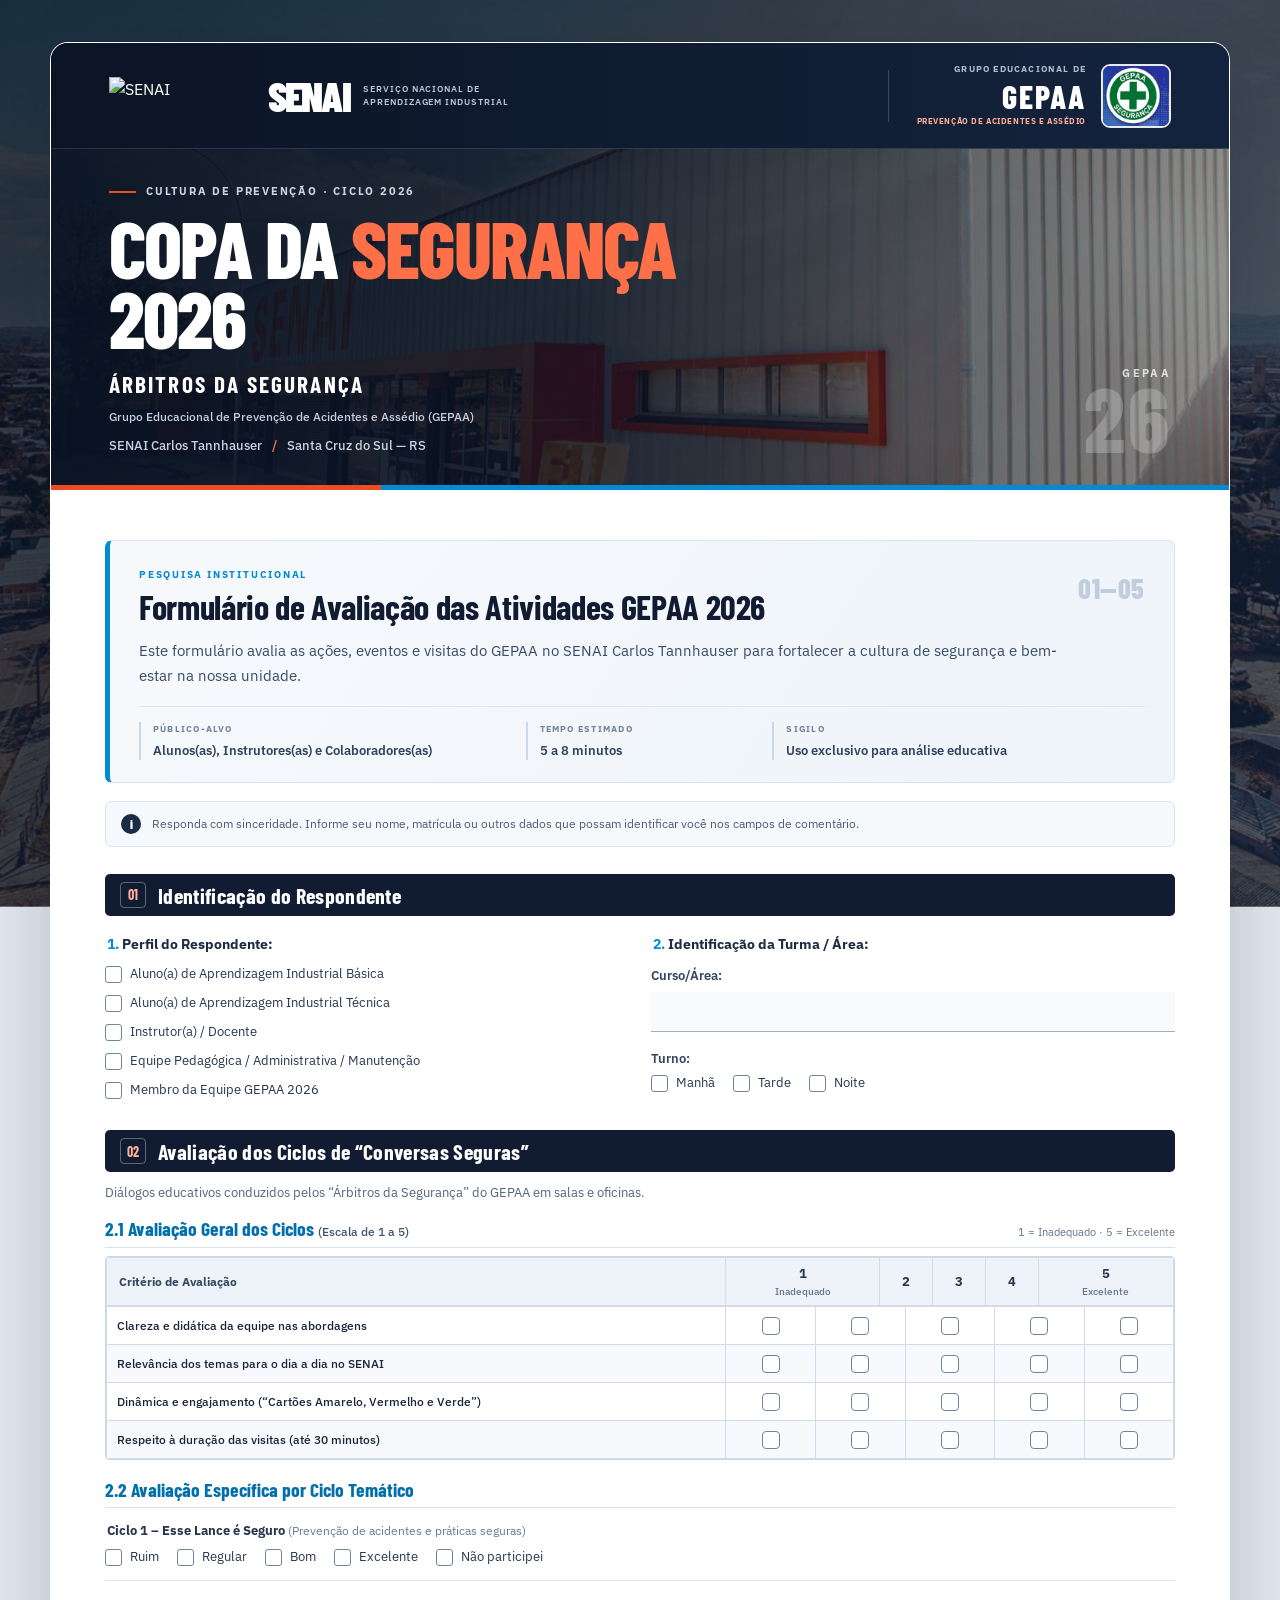
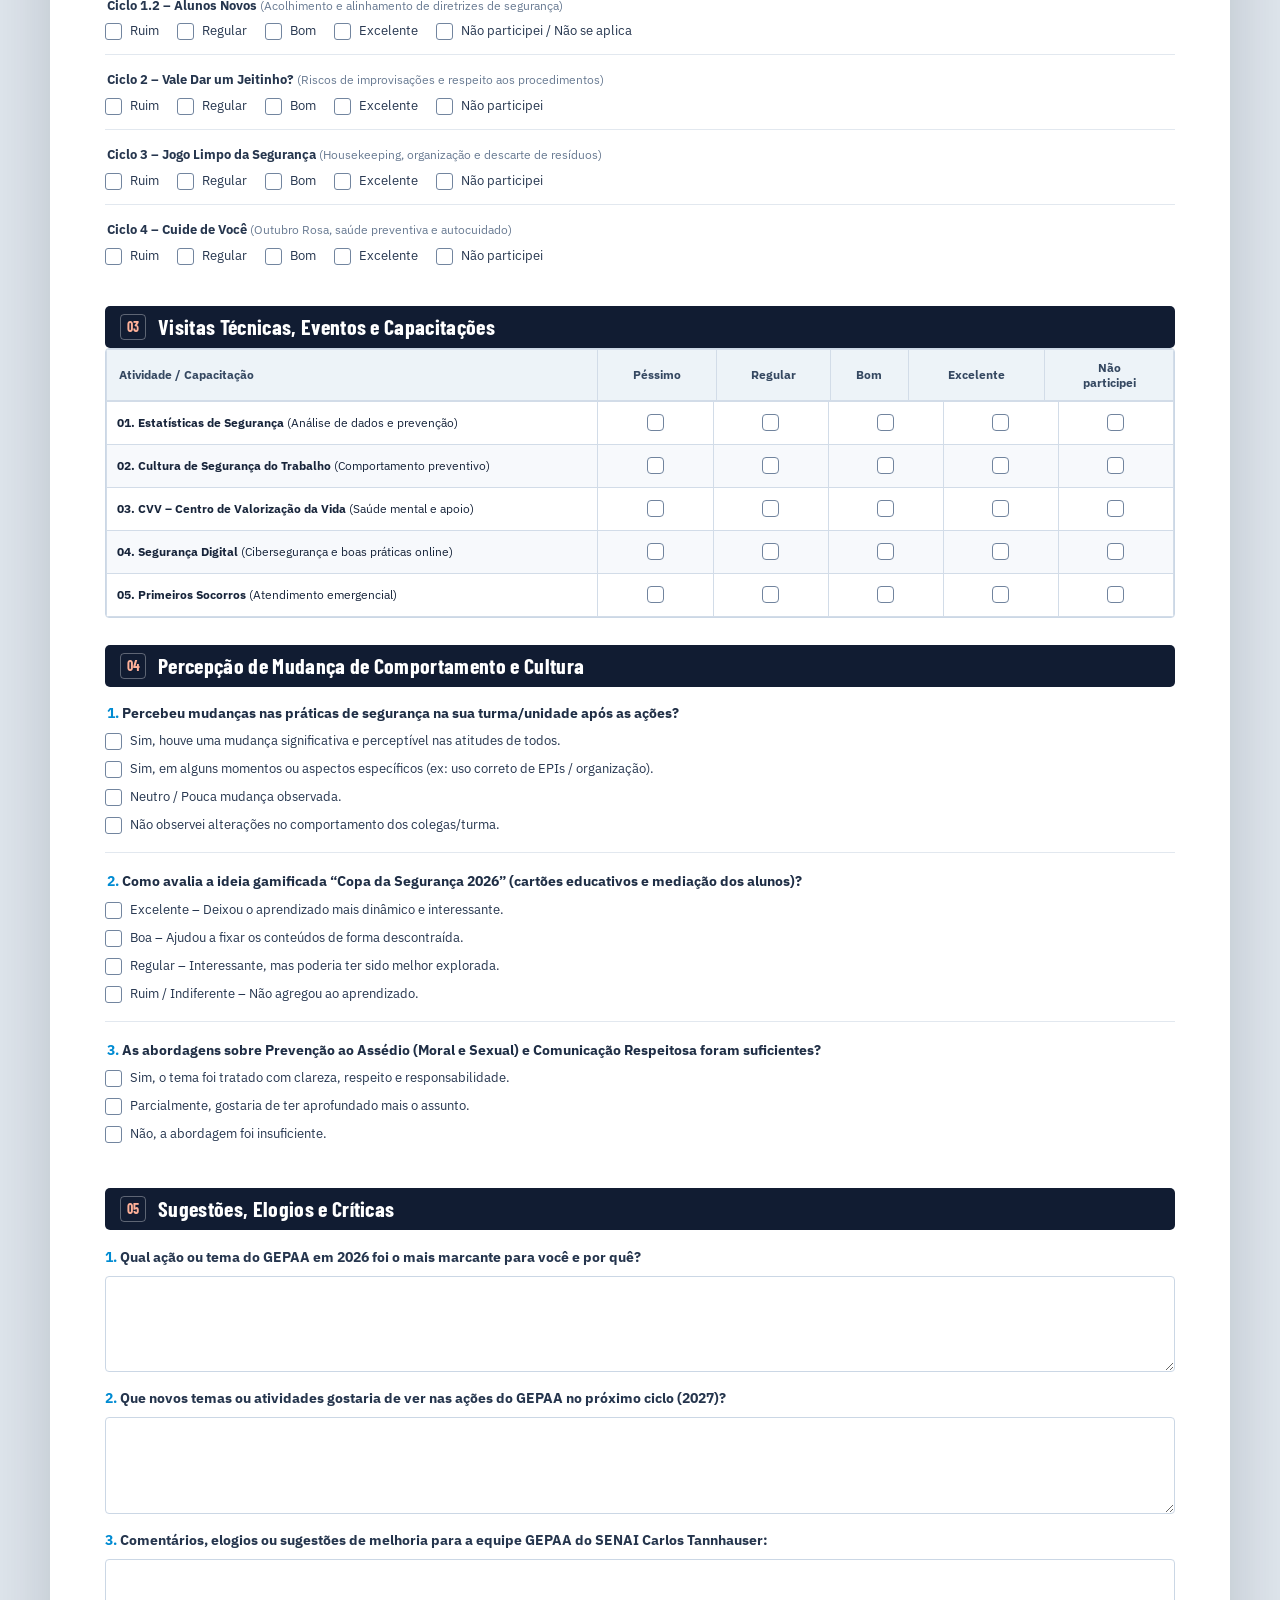
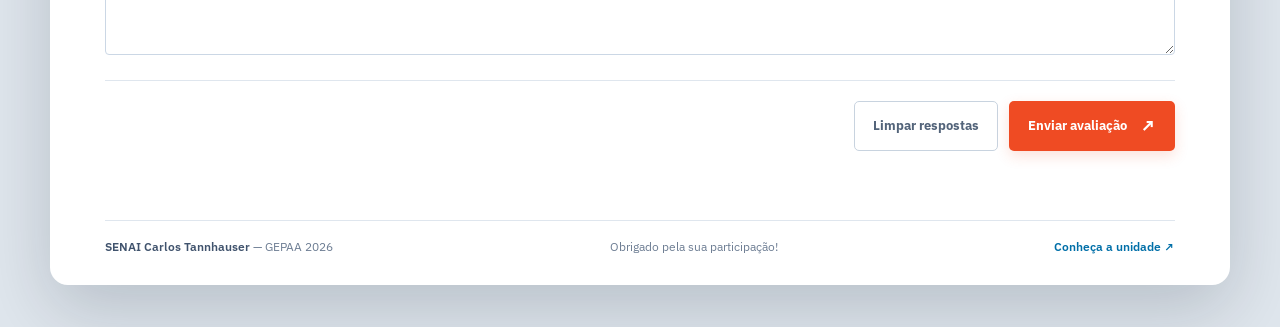
==== commit 03948a5f: "Update privacy note to request identifying information" ====
--- a/index.html
+++ b/index.html
@@ -88,7 +88,7 @@
 
       <div class="privacy-note" role="note">
         <span class="privacy-icon" aria-hidden="true">i</span>
-        <p>Responda com sinceridade. Não informe seu nome, matrícula ou outros dados que possam identificar você nos campos de comentário.</p>
+        <p>Responda com sinceridade. Informe seu nome, matrícula ou outros dados que possam identificar você nos campos de comentário.</p>
       </div>
 <form id="gepaaForm" class="survey-form" novalidate>
         <section class="form-section" aria-labelledby="block-1-title">
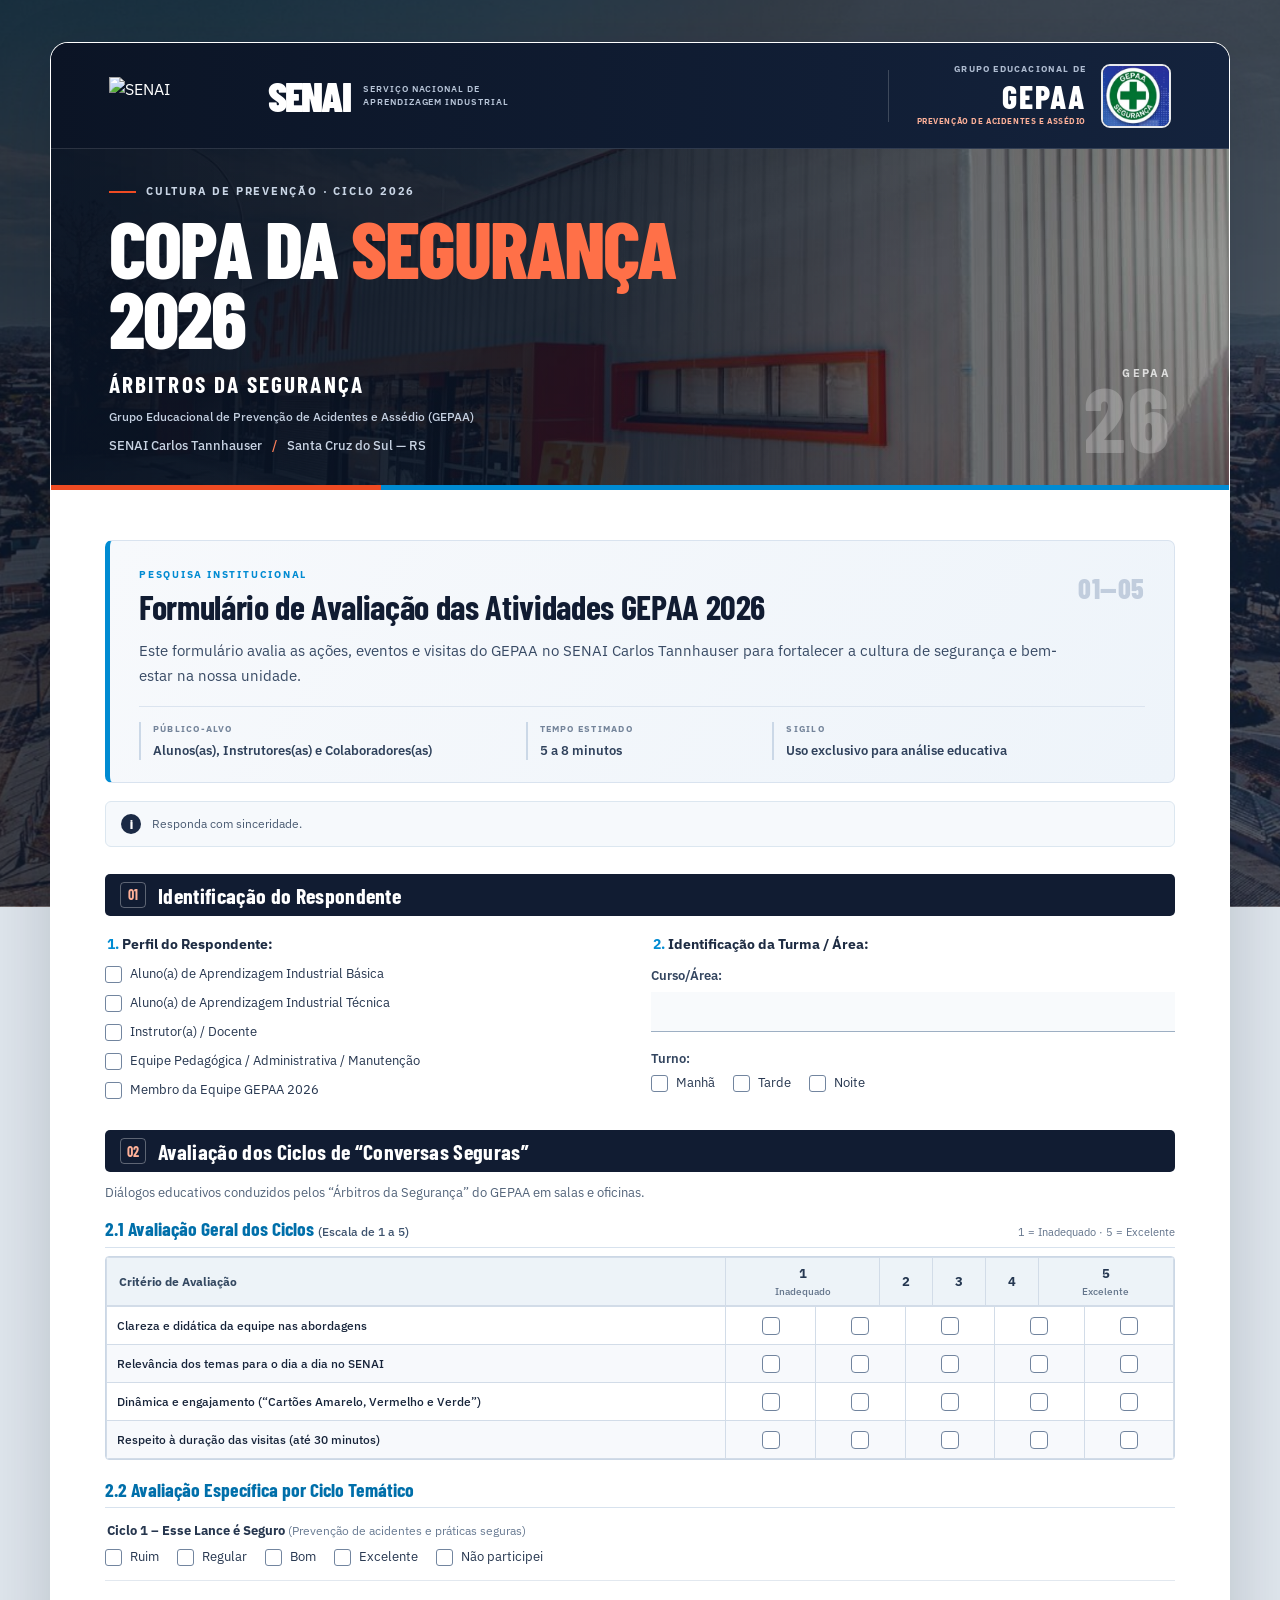
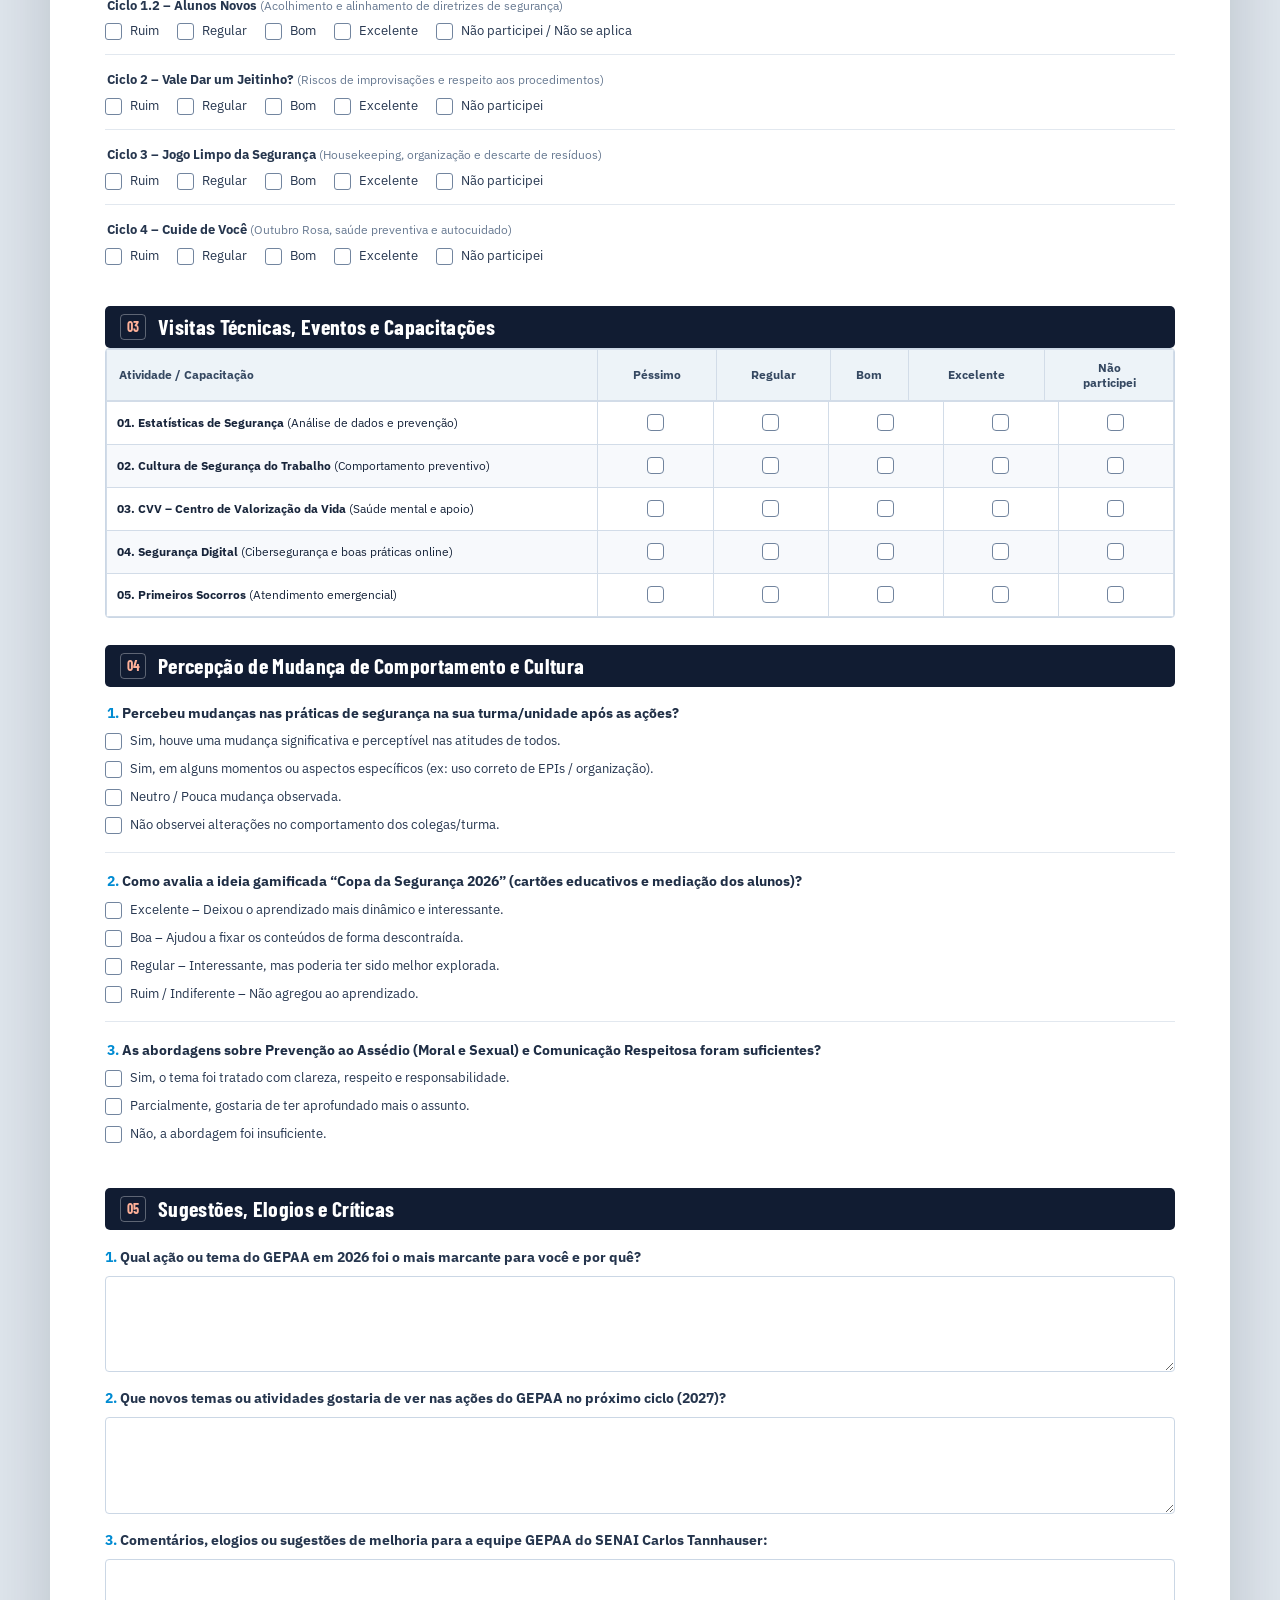
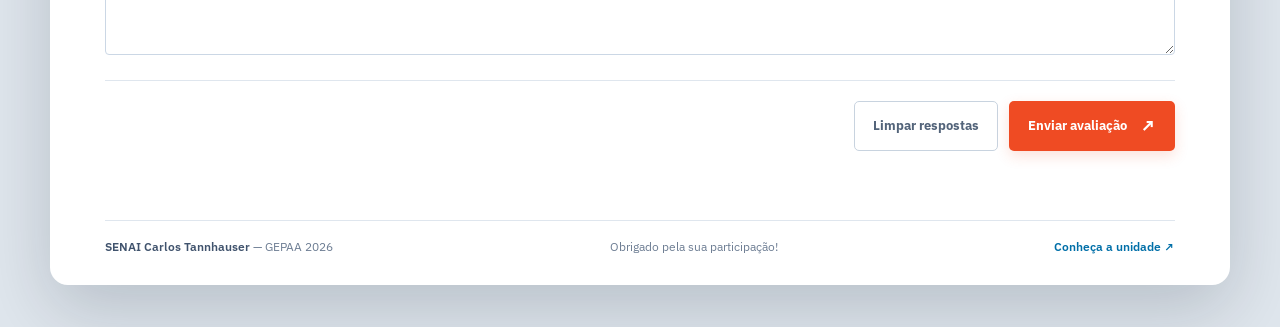
==== commit 96080b31: "Update privacy note in index.html Removed specific request for personal information from privacy not" ====
--- a/index.html
+++ b/index.html
@@ -88,7 +88,7 @@
 
       <div class="privacy-note" role="note">
         <span class="privacy-icon" aria-hidden="true">i</span>
-        <p>Responda com sinceridade. Informe seu nome, matrícula ou outros dados que possam identificar você nos campos de comentário.</p>
+        <p>Responda com sinceridade.</p>
       </div>
 <form id="gepaaForm" class="survey-form" novalidate>
         <section class="form-section" aria-labelledby="block-1-title">
